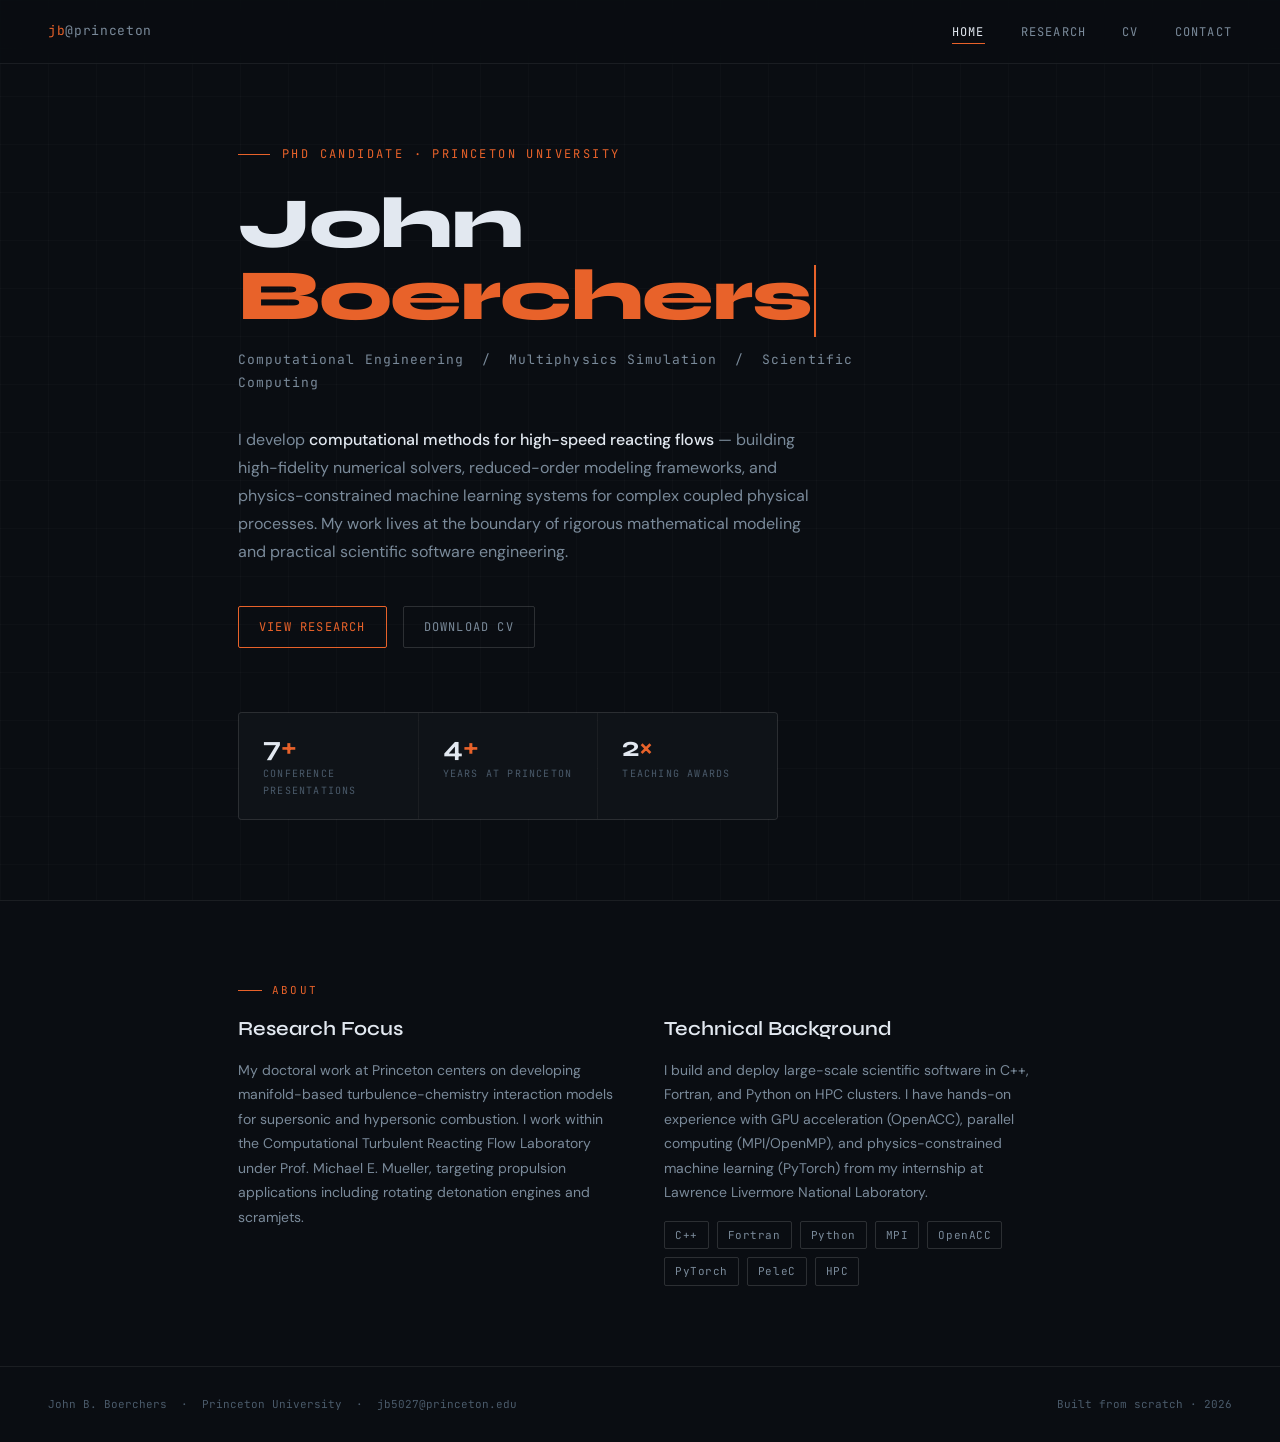
==== index.html @ ec5be141 "Add files via upload Initial Commit" ====
<!DOCTYPE html>
<html lang="en">
<head>
<meta charset="UTF-8">
<meta name="viewport" content="width=device-width, initial-scale=1.0">
<title>John Boerchers</title>
<link rel="stylesheet" href="style.css">
<style>
  /* ── Hero ── */
  .hero {
    min-height: calc(100vh - 64px);
    display: flex;
    align-items: center;
    max-width: 900px;
    margin: 0 auto;
    padding: 80px 48px;
  }

  .hero-inner { max-width: 680px; }

  .hero-eyebrow {
    font-family: var(--mono);
    font-size: 12px;
    color: var(--accent);
    letter-spacing: 0.2em;
    text-transform: uppercase;
    margin-bottom: 24px;
    display: flex;
    align-items: center;
    gap: 12px;
  }

  .hero-eyebrow::before {
    content: '';
    display: block;
    width: 32px;
    height: 1px;
    background: var(--accent);
  }

  .cursor {
    display: inline-block;
    width: 2px;
    height: 1em;
    background: var(--accent);
    margin-left: 2px;
    vertical-align: middle;
    animation: blink 1s step-end infinite;
  }

  @keyframes blink { 50% { opacity: 0; } }

  h1 {
    font-family: var(--display);
    font-size: clamp(42px, 6vw, 72px);
    font-weight: 800;
    line-height: 1.0;
    letter-spacing: -0.02em;
    color: var(--text);
    margin-bottom: 8px;
  }

  h1 .accent { color: var(--accent); }

  .hero-title-sub {
    font-family: var(--mono);
    font-size: 13px;
    color: var(--text-muted);
    letter-spacing: 0.08em;
    margin-bottom: 32px;
    margin-top: 12px;
  }

  .hero-bio {
    font-size: 16px;
    color: var(--text-muted);
    line-height: 1.75;
    max-width: 580px;
    margin-bottom: 40px;
  }

  .hero-bio strong { color: var(--text); font-weight: 500; }

  .hero-actions {
    display: flex;
    gap: 16px;
    flex-wrap: wrap;
    margin-bottom: 64px;
  }

  /* ── Stat strip ── */
  .stats {
    display: grid;
    grid-template-columns: repeat(3, 1fr);
    gap: 1px;
    background: var(--border);
    border: 1px solid var(--border);
    border-radius: 4px;
    overflow: hidden;
    max-width: 540px;
  }

  .stat {
    background: var(--bg2);
    padding: 20px 24px;
  }

  .stat-num {
    font-family: var(--display);
    font-size: 28px;
    font-weight: 700;
    color: var(--text);
    line-height: 1;
    margin-bottom: 4px;
  }

  .stat-num span { color: var(--accent); }

  .stat-label {
    font-family: var(--mono);
    font-size: 10px;
    color: var(--text-dim);
    letter-spacing: 0.12em;
    text-transform: uppercase;
  }

  /* ── About strip ── */
  .about-strip {
    border-top: 1px solid var(--border);
  }

  .about-grid {
    display: grid;
    grid-template-columns: 1fr 1fr;
    gap: 48px;
  }

  .about-block h3 {
    font-family: var(--display);
    font-size: 20px;
    font-weight: 600;
    color: var(--text);
    margin-bottom: 12px;
  }

  .about-block p {
    font-size: 14px;
    color: var(--text-muted);
    line-height: 1.75;
  }

  .tag-list {
    display: flex;
    flex-wrap: wrap;
    gap: 8px;
    margin-top: 16px;
  }

  .tag {
    font-family: var(--mono);
    font-size: 11px;
    color: var(--text-muted);
    border: 1px solid var(--border-bright);
    padding: 4px 10px;
    border-radius: 2px;
    letter-spacing: 0.05em;
  }

  @media (max-width: 700px) {
    .hero { padding: 60px 24px; }
    .stats { grid-template-columns: 1fr 1fr; }
    .about-grid { grid-template-columns: 1fr; gap: 32px; }
  }
</style>
</head>
<body>

<nav>
  <a class="nav-logo" href="index.html">jb<span>@princeton</span></a>
  <ul class="nav-links">
    <li><a href="index.html">Home</a></li>
    <li><a href="research.html">Research</a></li>
    <li><a href="cv.html">CV</a></li>
    <li><a href="contact.html">Contact</a></li>
  </ul>
</nav>

<div class="page">
  <div class="hero">
    <div class="hero-inner">

      <div class="hero-eyebrow fade-in">PhD Candidate · Princeton University</div>

      <h1 class="fade-in">John<br><span class="accent">Boerchers</span><span class="cursor"></span></h1>

      <div class="hero-title-sub fade-in">
        Computational Engineering &nbsp;/&nbsp; Multiphysics Simulation &nbsp;/&nbsp; Scientific Computing
      </div>

      <p class="hero-bio fade-in">
        I develop <strong>computational methods for high-speed reacting flows</strong> — building
        high-fidelity numerical solvers, reduced-order modeling frameworks, and physics-constrained
        machine learning systems for complex coupled physical processes. My work lives at the
        boundary of rigorous mathematical modeling and practical scientific software engineering.
      </p>

      <div class="hero-actions fade-in">
        <a href="research.html" class="btn">View Research</a>
        <a href="cv.html" class="btn btn-ghost">Download CV</a>
      </div>

      <div class="stats fade-in">
        <div class="stat">
          <div class="stat-num">7<span>+</span></div>
          <div class="stat-label">Conference Presentations</div>
        </div>
        <div class="stat">
          <div class="stat-num">4<span>+</span></div>
          <div class="stat-label">Years at Princeton</div>
        </div>
        <div class="stat">
          <div class="stat-num">2<span>×</span></div>
          <div class="stat-label">Teaching Awards</div>
        </div>
      </div>

    </div>
  </div>

  <div class="about-strip">
    <div class="section">
      <div class="label">About</div>
      <div class="about-grid">

        <div class="about-block">
          <h3>Research Focus</h3>
          <p>
            My doctoral work at Princeton centers on developing manifold-based turbulence-chemistry
            interaction models for supersonic and hypersonic combustion. I work within the
            Computational Turbulent Reacting Flow Laboratory under Prof. Michael E. Mueller,
            targeting propulsion applications including rotating detonation engines and scramjets.
          </p>
        </div>

        <div class="about-block">
          <h3>Technical Background</h3>
          <p>
            I build and deploy large-scale scientific software in C++, Fortran, and Python on
            HPC clusters. I have hands-on experience with GPU acceleration (OpenACC), parallel
            computing (MPI/OpenMP), and physics-constrained machine learning (PyTorch) from
            my internship at Lawrence Livermore National Laboratory.
          </p>
          <div class="tag-list">
            <span class="tag">C++</span>
            <span class="tag">Fortran</span>
            <span class="tag">Python</span>
            <span class="tag">MPI</span>
            <span class="tag">OpenACC</span>
            <span class="tag">PyTorch</span>
            <span class="tag">PeleC</span>
            <span class="tag">HPC</span>
          </div>
        </div>

      </div>
    </div>
  </div>
</div>

<footer>
  <p>John B. Boerchers &nbsp;·&nbsp; Princeton University &nbsp;·&nbsp; jb5027@princeton.edu</p>
  <p>Built from scratch · 2026</p>
</footer>

<script src="nav.js"></script>
</body>
</html>
---- style.css ----
@import url('https://fonts.googleapis.com/css2?family=JetBrains+Mono:wght@300;400;500&family=Syne:wght@400;500;600;700;800&family=DM+Sans:ital,wght@0,300;0,400;0,500;1,300&display=swap');

*, *::before, *::after { box-sizing: border-box; margin: 0; padding: 0; }

:root {
  --bg: #0a0d12;
  --bg2: #0f1318;
  --bg3: #151b23;
  --border: rgba(255,255,255,0.07);
  --border-bright: rgba(255,255,255,0.14);
  --accent: #e8622a;
  --accent2: #f08c5a;
  --text: #e2e8f0;
  --text-muted: #7a8a9a;
  --text-dim: #4a5a6a;
  --mono: 'JetBrains Mono', monospace;
  --sans: 'DM Sans', sans-serif;
  --display: 'Syne', sans-serif;
  --glow: 0 0 40px rgba(232,98,42,0.12);
}

html { scroll-behavior: smooth; }

body {
  background: var(--bg);
  color: var(--text);
  font-family: var(--sans);
  font-size: 15px;
  line-height: 1.7;
  min-height: 100vh;
  overflow-x: hidden;
}

/* ── Grid overlay ── */
body::before {
  content: '';
  position: fixed;
  inset: 0;
  background-image:
    linear-gradient(rgba(255,255,255,0.018) 1px, transparent 1px),
    linear-gradient(90deg, rgba(255,255,255,0.018) 1px, transparent 1px);
  background-size: 48px 48px;
  pointer-events: none;
  z-index: 0;
}

/* ── Nav ── */
nav {
  position: fixed;
  top: 0; left: 0; right: 0;
  z-index: 100;
  display: flex;
  align-items: center;
  justify-content: space-between;
  padding: 0 48px;
  height: 64px;
  background: rgba(10,13,18,0.85);
  backdrop-filter: blur(12px);
  border-bottom: 1px solid var(--border);
}

.nav-logo {
  font-family: var(--mono);
  font-size: 13px;
  color: var(--accent);
  text-decoration: none;
  letter-spacing: 0.05em;
}

.nav-logo span { color: var(--text-muted); }

.nav-links {
  display: flex;
  gap: 36px;
  list-style: none;
}

.nav-links a {
  font-family: var(--mono);
  font-size: 12px;
  color: var(--text-muted);
  text-decoration: none;
  letter-spacing: 0.1em;
  text-transform: uppercase;
  transition: color 0.2s;
  position: relative;
}

.nav-links a::after {
  content: '';
  position: absolute;
  bottom: -4px; left: 0; right: 0;
  height: 1px;
  background: var(--accent);
  transform: scaleX(0);
  transition: transform 0.2s;
}

.nav-links a:hover, .nav-links a.active { color: var(--text); }
.nav-links a:hover::after, .nav-links a.active::after { transform: scaleX(1); }

/* ── Page wrapper ── */
.page {
  position: relative;
  z-index: 1;
  padding-top: 64px;
}

/* ── Section ── */
.section {
  max-width: 900px;
  margin: 0 auto;
  padding: 80px 48px;
}

/* ── Labels ── */
.label {
  font-family: var(--mono);
  font-size: 11px;
  color: var(--accent);
  letter-spacing: 0.2em;
  text-transform: uppercase;
  margin-bottom: 12px;
  display: flex;
  align-items: center;
  gap: 10px;
}

.label::before {
  content: '';
  display: inline-block;
  width: 24px;
  height: 1px;
  background: var(--accent);
}

/* ── Cards ── */
.card {
  background: var(--bg2);
  border: 1px solid var(--border);
  border-radius: 4px;
  padding: 28px 32px;
  transition: border-color 0.2s, box-shadow 0.2s;
}

.card:hover {
  border-color: var(--border-bright);
  box-shadow: var(--glow);
}

/* ── Accent rule ── */
.rule {
  width: 48px;
  height: 2px;
  background: var(--accent);
  margin: 20px 0;
}

/* ── Buttons ── */
.btn {
  display: inline-flex;
  align-items: center;
  gap: 8px;
  font-family: var(--mono);
  font-size: 12px;
  letter-spacing: 0.1em;
  text-transform: uppercase;
  color: var(--accent);
  border: 1px solid var(--accent);
  padding: 10px 20px;
  text-decoration: none;
  transition: background 0.2s, color 0.2s;
  border-radius: 2px;
}

.btn:hover {
  background: var(--accent);
  color: #fff;
}

.btn-ghost {
  color: var(--text-muted);
  border-color: var(--border-bright);
}

.btn-ghost:hover {
  background: var(--bg3);
  color: var(--text);
  border-color: var(--border-bright);
}

/* ── Footer ── */
footer {
  position: relative;
  z-index: 1;
  border-top: 1px solid var(--border);
  padding: 28px 48px;
  display: flex;
  justify-content: space-between;
  align-items: center;
}

footer p {
  font-family: var(--mono);
  font-size: 11px;
  color: var(--text-dim);
}

/* ── Fade-in animation ── */
.fade-in {
  opacity: 0;
  transform: translateY(16px);
  animation: fadeUp 0.6s ease forwards;
}

@keyframes fadeUp {
  to { opacity: 1; transform: translateY(0); }
}

.fade-in:nth-child(1) { animation-delay: 0.05s; }
.fade-in:nth-child(2) { animation-delay: 0.15s; }
.fade-in:nth-child(3) { animation-delay: 0.25s; }
.fade-in:nth-child(4) { animation-delay: 0.35s; }
.fade-in:nth-child(5) { animation-delay: 0.45s; }
.fade-in:nth-child(6) { animation-delay: 0.55s; }

/* ── Responsive ── */
@media (max-width: 700px) {
  nav { padding: 0 24px; }
  .section { padding: 60px 24px; }
  footer { padding: 24px; flex-direction: column; gap: 8px; text-align: center; }
}
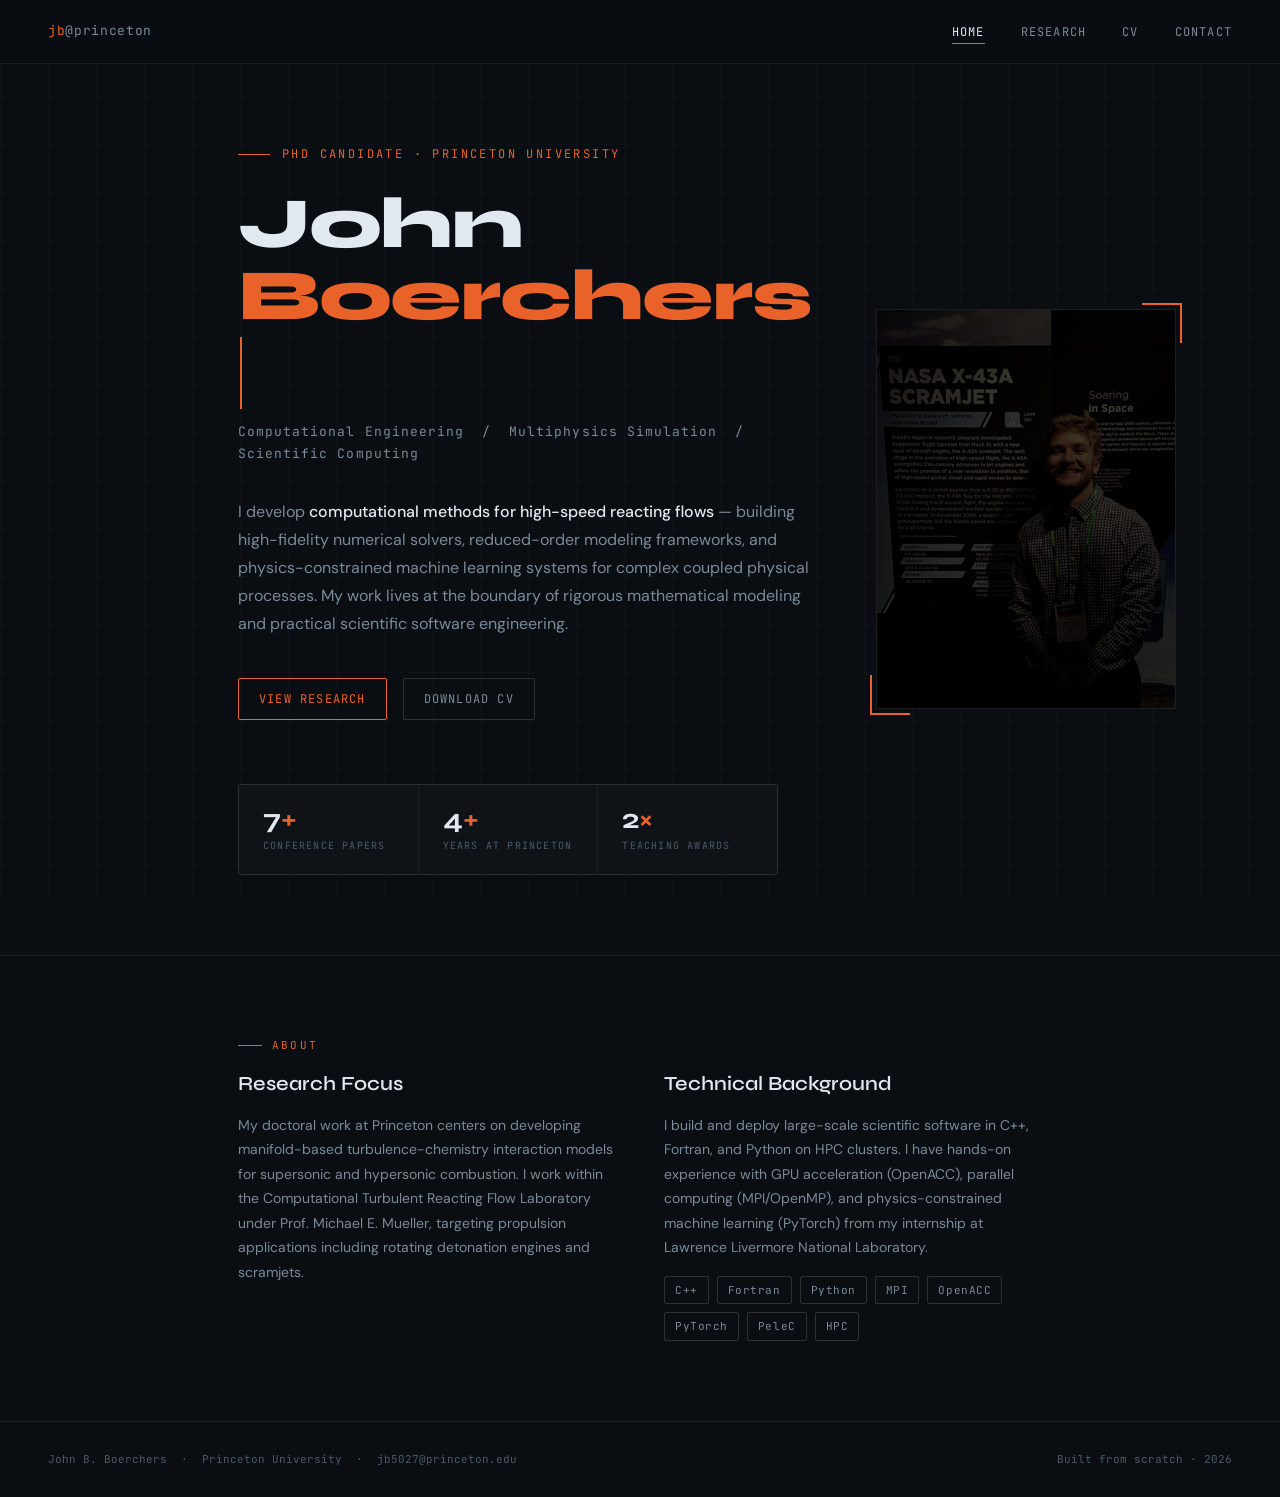
==== commit f8e7673d: "Add images" ====
--- a/index.html
+++ b/index.html
@@ -9,14 +9,56 @@
   /* ── Hero ── */
   .hero {
     min-height: calc(100vh - 64px);
-    display: flex;
+    display: grid;
+    grid-template-columns: 1fr 300px;
+    gap: 64px;
     align-items: center;
     max-width: 900px;
     margin: 0 auto;
     padding: 80px 48px;
   }
 
-  .hero-inner { max-width: 680px; }
+  .hero-inner { max-width: 100%; }
+
+  .hero-photo-wrap {
+    position: relative;
+    align-self: center;
+  }
+
+  .hero-photo {
+    width: 100%;
+    aspect-ratio: 3/4;
+    object-fit: cover;
+    object-position: center top;
+    display: block;
+    border: 1px solid var(--border);
+    filter: grayscale(15%);
+    transition: filter 0.3s;
+  }
+
+  .hero-photo:hover { filter: grayscale(0%); }
+
+  .hero-photo-wrap::before {
+    content: '';
+    position: absolute;
+    top: -6px; right: -6px;
+    width: 40px; height: 40px;
+    border-top: 2px solid var(--accent);
+    border-right: 2px solid var(--accent);
+    z-index: 1;
+    pointer-events: none;
+  }
+
+  .hero-photo-wrap::after {
+    content: '';
+    position: absolute;
+    bottom: -6px; left: -6px;
+    width: 40px; height: 40px;
+    border-bottom: 2px solid var(--accent);
+    border-left: 2px solid var(--accent);
+    z-index: 1;
+    pointer-events: none;
+  }
 
   .hero-eyebrow {
     font-family: var(--mono);
@@ -167,7 +209,8 @@
   }
 
   @media (max-width: 700px) {
-    .hero { padding: 60px 24px; }
+    .hero { grid-template-columns: 1fr; padding: 60px 24px; gap: 32px; }
+    .hero-photo-wrap { max-width: 200px; }
     .stats { grid-template-columns: 1fr 1fr; }
     .about-grid { grid-template-columns: 1fr; gap: 32px; }
   }
@@ -212,7 +255,7 @@
       <div class="stats fade-in">
         <div class="stat">
           <div class="stat-num">7<span>+</span></div>
-          <div class="stat-label">Conference Presentations</div>
+          <div class="stat-label">Conference Papers</div>
         </div>
         <div class="stat">
           <div class="stat-num">4<span>+</span></div>
@@ -225,6 +268,11 @@
       </div>
 
     </div>
+
+    <div class="hero-photo-wrap fade-in">
+      <img src="headshot.jpeg" alt="John Boerchers at APS Division of Fluid Dynamics conference" class="hero-photo">
+    </div>
+
   </div>
 
   <div class="about-strip">
@@ -274,4 +322,4 @@
 
 <script src="nav.js"></script>
 </body>
-</html>
+</html>
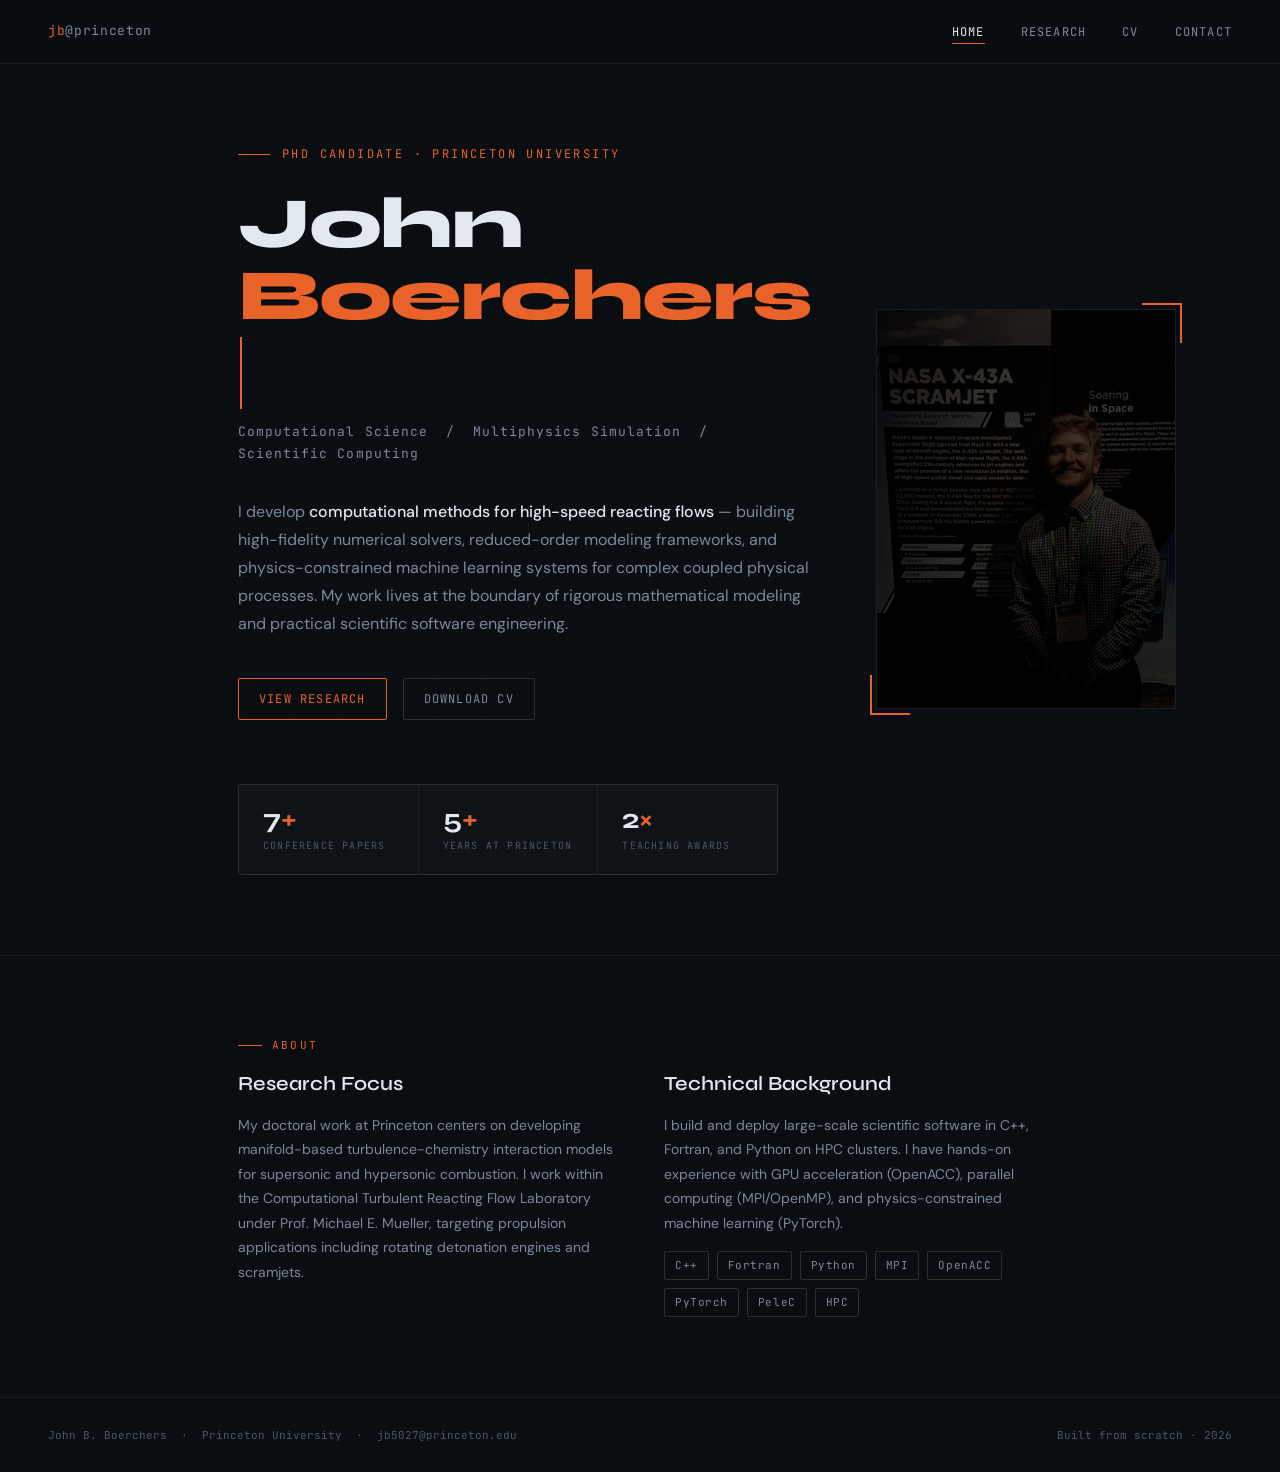
==== commit 755d39a7: "Updates on numbers, phrasing, and submission" ====
--- a/index.html
+++ b/index.html
@@ -237,7 +237,7 @@
       <h1 class="fade-in">John<br><span class="accent">Boerchers</span><span class="cursor"></span></h1>
 
       <div class="hero-title-sub fade-in">
-        Computational Engineering &nbsp;/&nbsp; Multiphysics Simulation &nbsp;/&nbsp; Scientific Computing
+        Computational Science &nbsp;/&nbsp; Multiphysics Simulation &nbsp;/&nbsp; Scientific Computing
       </div>
 
       <p class="hero-bio fade-in">
@@ -258,7 +258,7 @@
           <div class="stat-label">Conference Papers</div>
         </div>
         <div class="stat">
-          <div class="stat-num">4<span>+</span></div>
+          <div class="stat-num">5<span>+</span></div>
           <div class="stat-label">Years at Princeton</div>
         </div>
         <div class="stat">
@@ -295,8 +295,7 @@
           <p>
             I build and deploy large-scale scientific software in C++, Fortran, and Python on
             HPC clusters. I have hands-on experience with GPU acceleration (OpenACC), parallel
-            computing (MPI/OpenMP), and physics-constrained machine learning (PyTorch) from
-            my internship at Lawrence Livermore National Laboratory.
+            computing (MPI/OpenMP), and physics-constrained machine learning (PyTorch).
           </p>
           <div class="tag-list">
             <span class="tag">C++</span>
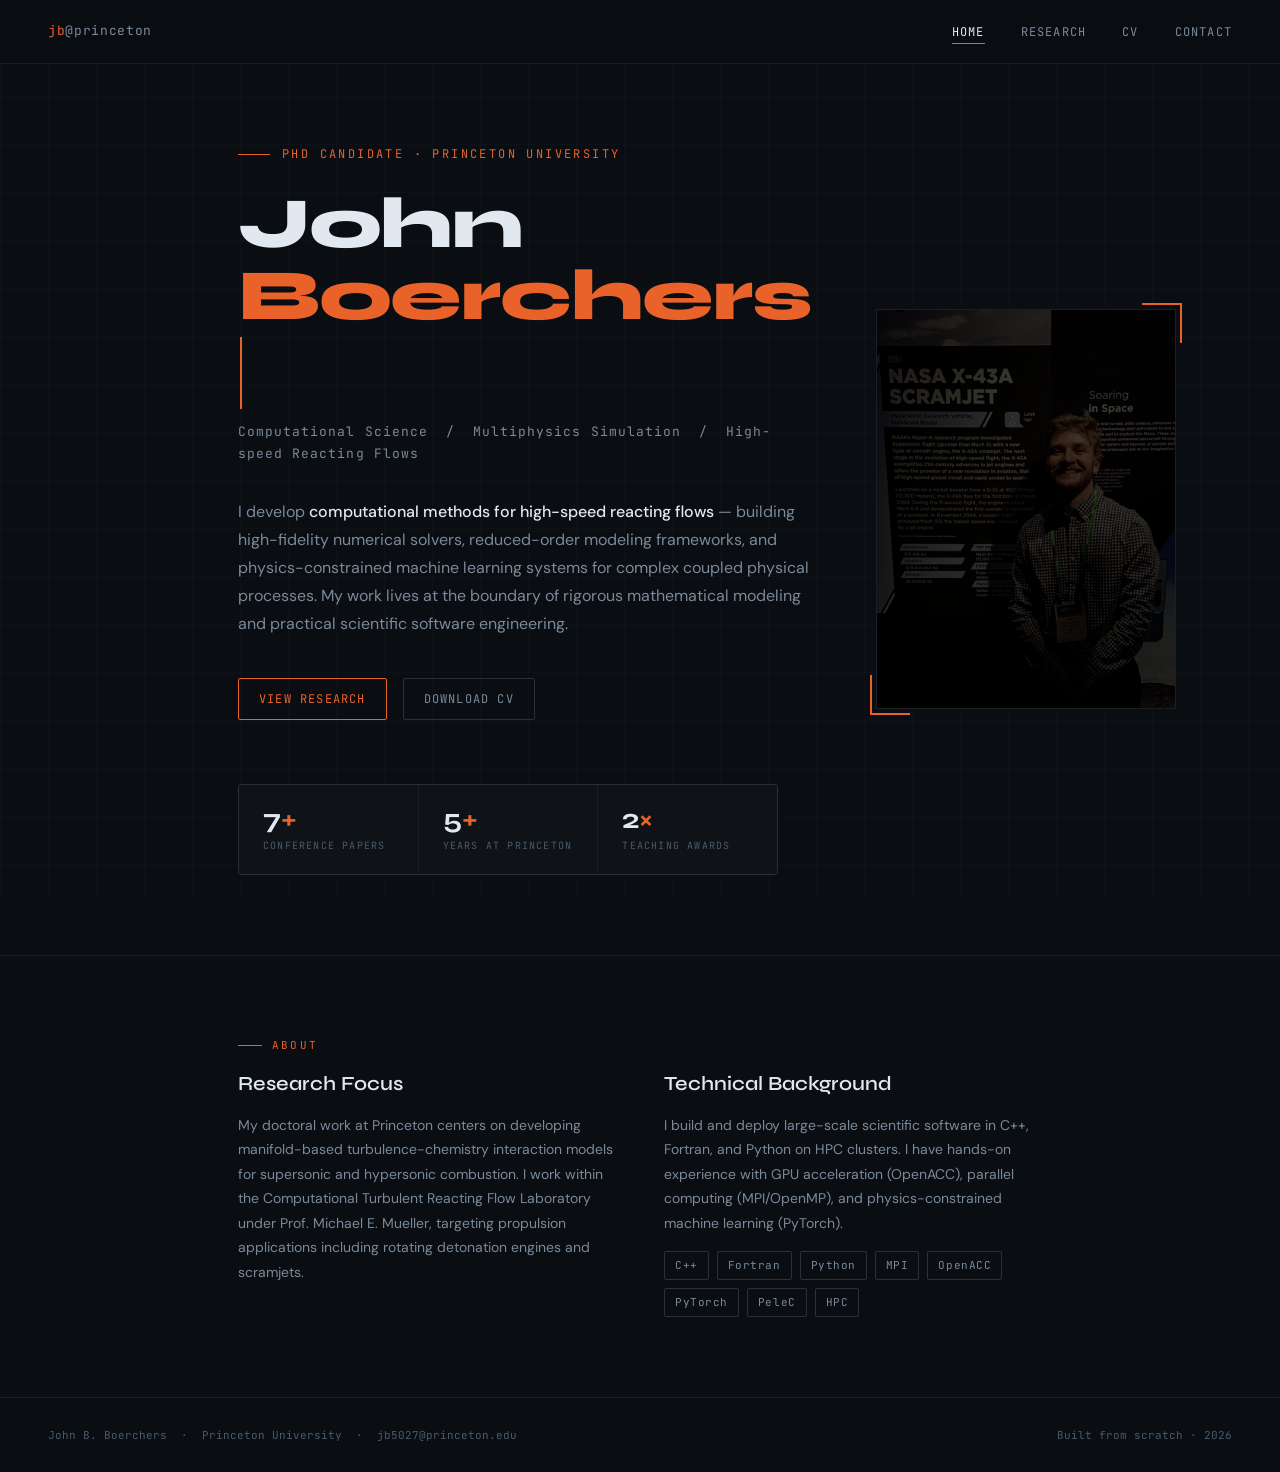
==== commit 385141b1: "Update bullet to avoid computational science twice" ====
--- a/index.html
+++ b/index.html
@@ -237,7 +237,7 @@
       <h1 class="fade-in">John<br><span class="accent">Boerchers</span><span class="cursor"></span></h1>
 
       <div class="hero-title-sub fade-in">
-        Computational Science &nbsp;/&nbsp; Multiphysics Simulation &nbsp;/&nbsp; Scientific Computing
+        Computational Science &nbsp;/&nbsp; Multiphysics Simulation &nbsp;/&nbsp; High-speed Reacting Flows
       </div>
 
       <p class="hero-bio fade-in">
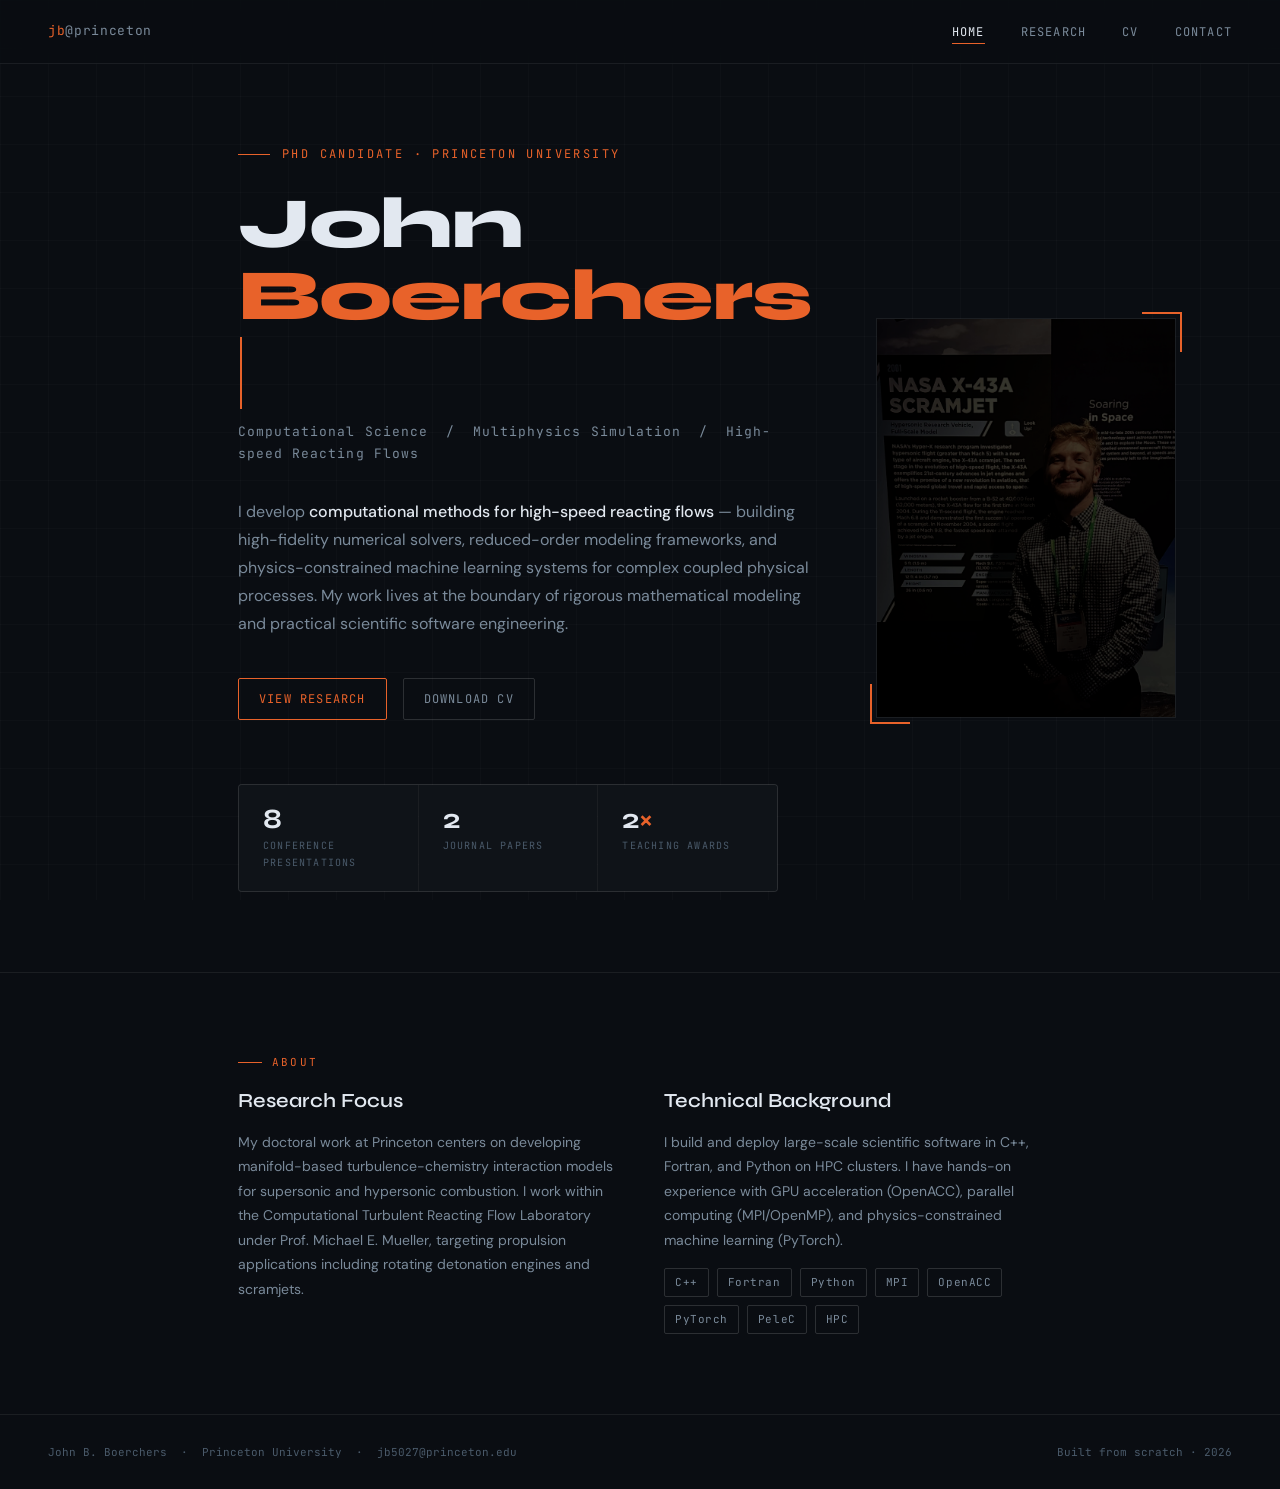
==== commit 387b017b: "Update stats" ====
--- a/index.html
+++ b/index.html
@@ -254,12 +254,12 @@
 
       <div class="stats fade-in">
         <div class="stat">
-          <div class="stat-num">7<span>+</span></div>
-          <div class="stat-label">Conference Papers</div>
+          <div class="stat-num">8<span></span></div>
+          <div class="stat-label">Conference Presentations</div>
         </div>
         <div class="stat">
-          <div class="stat-num">5<span>+</span></div>
-          <div class="stat-label">Years at Princeton</div>
+          <div class="stat-num">2<span></span></div>
+          <div class="stat-label">Journal Papers</div>
         </div>
         <div class="stat">
           <div class="stat-num">2<span>×</span></div>
--- a/style.css
+++ b/style.css
@@ -230,3 +230,37 @@
   .section { padding: 60px 24px; }
   footer { padding: 24px; flex-direction: column; gap: 8px; text-align: center; }
 }
+
+/* ── Publication link ── */
+.pub-link {
+  display: inline-block;
+  margin-left: 8px;
+  padding: 2px 7px;
+  border: 1px solid var(--border-bright);
+  border-radius: 2px;
+  color: var(--text-muted);
+  font-family: var(--mono);
+  font-size: 10px;
+  line-height: 1.4;
+  text-decoration: none;
+  letter-spacing: 0.05em;
+  transition: color 0.2s, border-color 0.2s, background 0.2s;
+}
+
+.pub-link:hover {
+  color: var(--accent);
+  border-color: var(--accent);
+  background: rgba(232,98,42,0.06);
+}
+
+.currently-text a {
+  color: var(--text);
+  text-decoration: none;
+  border-bottom: 1px solid var(--accent);
+  transition: color 0.2s, border-color 0.2s;
+}
+
+.currently-text a:hover {
+  color: var(--accent);
+  border-color: var(--accent2);
+}
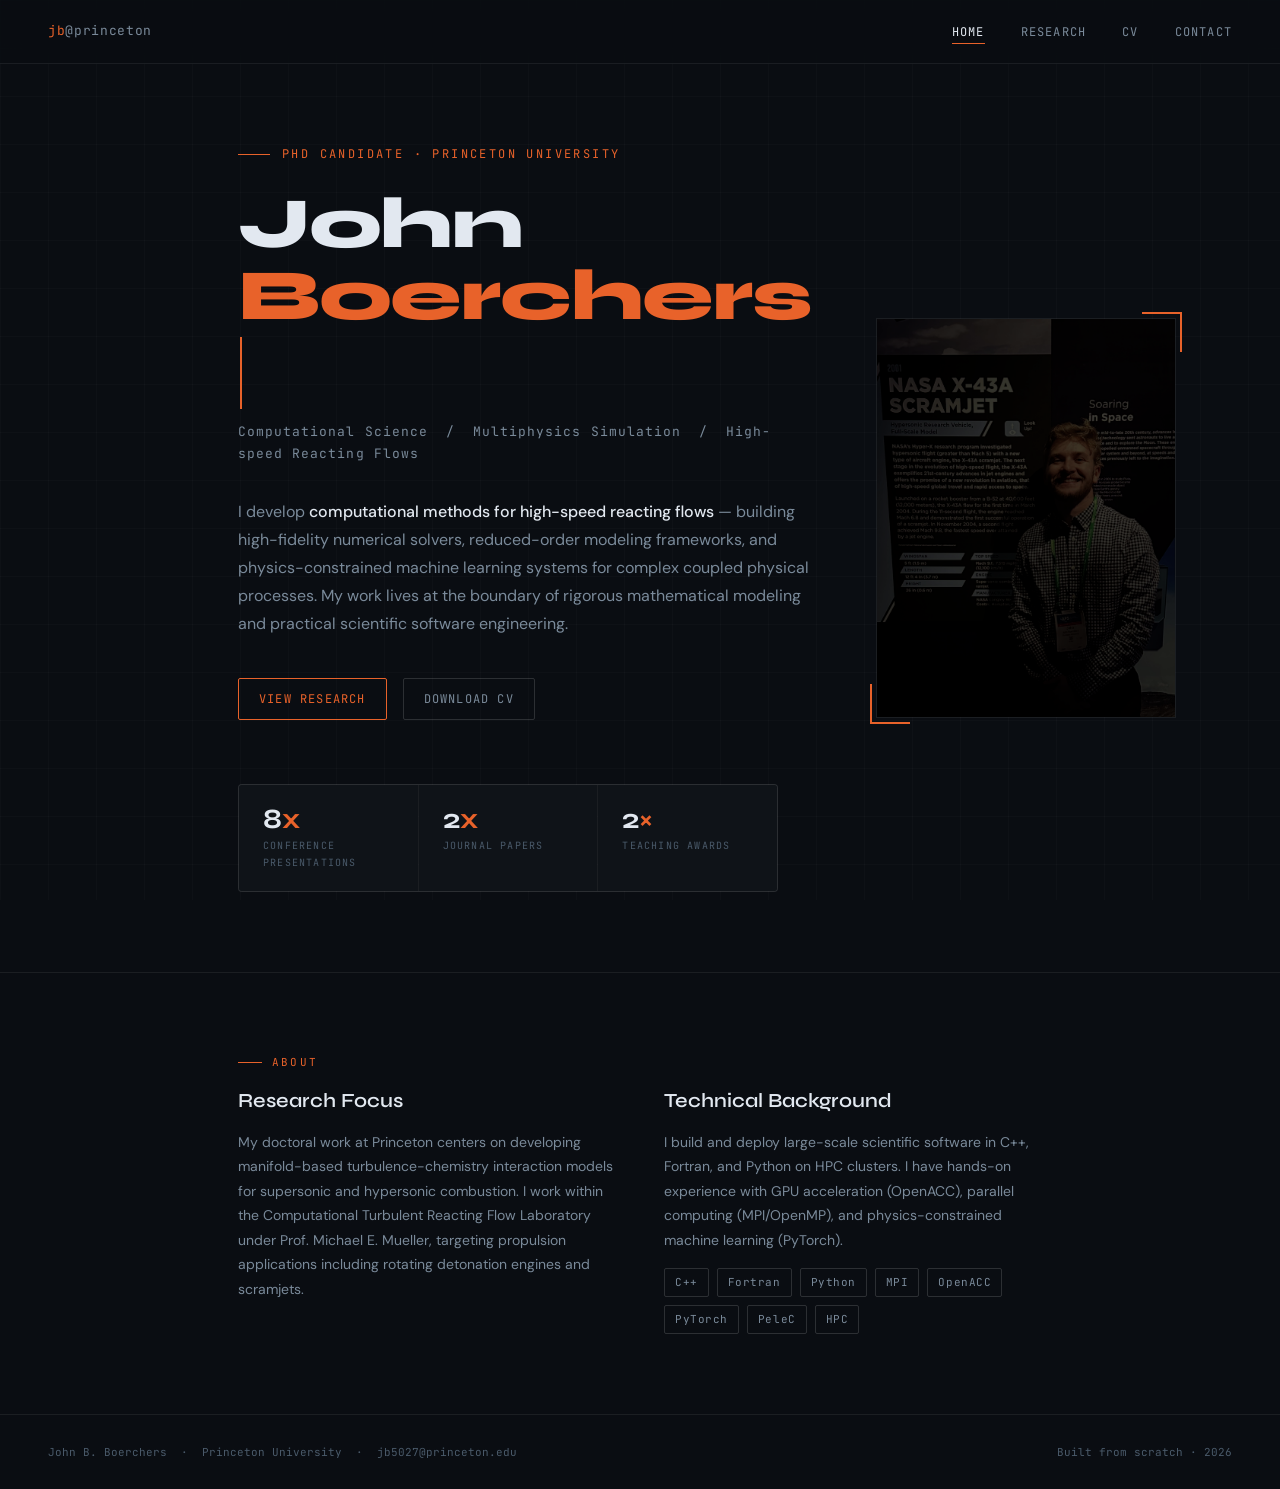
==== commit 288dcd1c: "Add the little x signs" ====
--- a/index.html
+++ b/index.html
@@ -254,11 +254,11 @@
 
       <div class="stats fade-in">
         <div class="stat">
-          <div class="stat-num">8<span></span></div>
+          <div class="stat-num">8<span>x</span></div>
           <div class="stat-label">Conference Presentations</div>
         </div>
         <div class="stat">
-          <div class="stat-num">2<span></span></div>
+          <div class="stat-num">2<span>x</span></div>
           <div class="stat-label">Journal Papers</div>
         </div>
         <div class="stat">
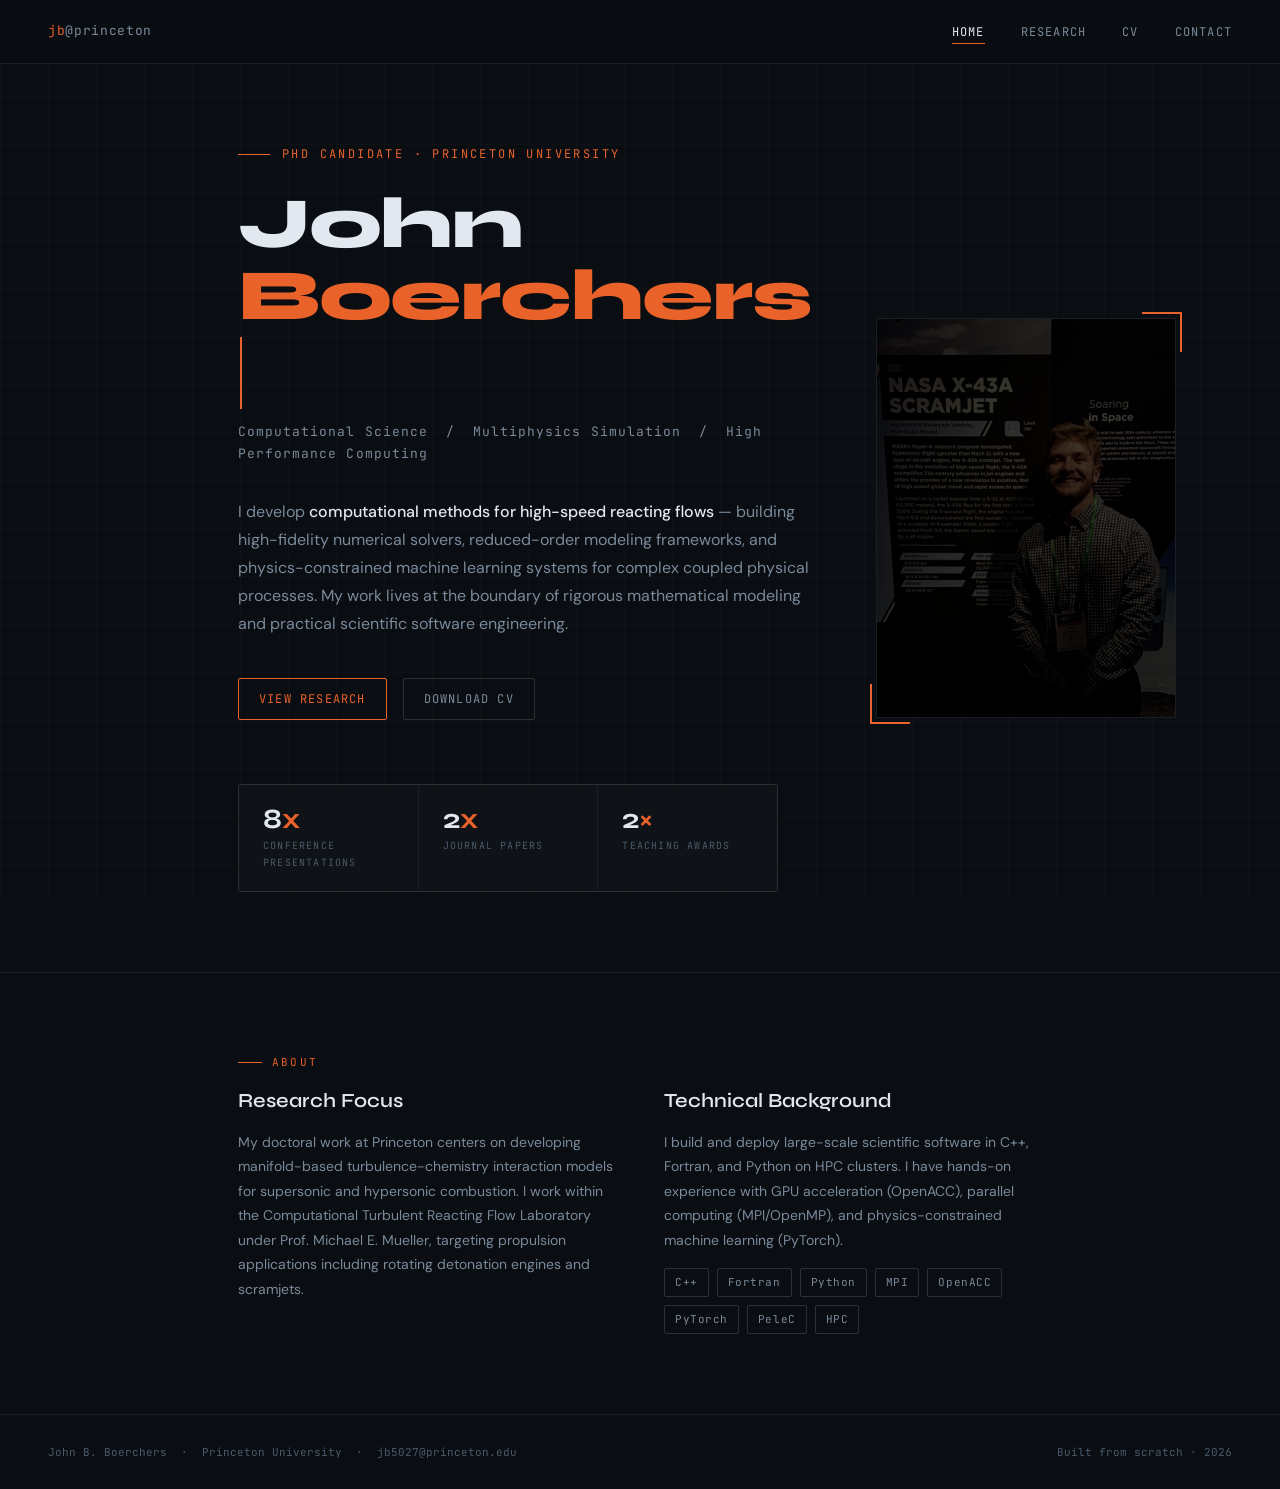
==== commit 17a54446: "Change high-speed reacting flows to high performance computing" ====
--- a/index.html
+++ b/index.html
@@ -237,7 +237,7 @@
       <h1 class="fade-in">John<br><span class="accent">Boerchers</span><span class="cursor"></span></h1>
 
       <div class="hero-title-sub fade-in">
-        Computational Science &nbsp;/&nbsp; Multiphysics Simulation &nbsp;/&nbsp; High-speed Reacting Flows
+        Computational Science &nbsp;/&nbsp; Multiphysics Simulation &nbsp;/&nbsp; High Performance Computing
       </div>
 
       <p class="hero-bio fade-in">
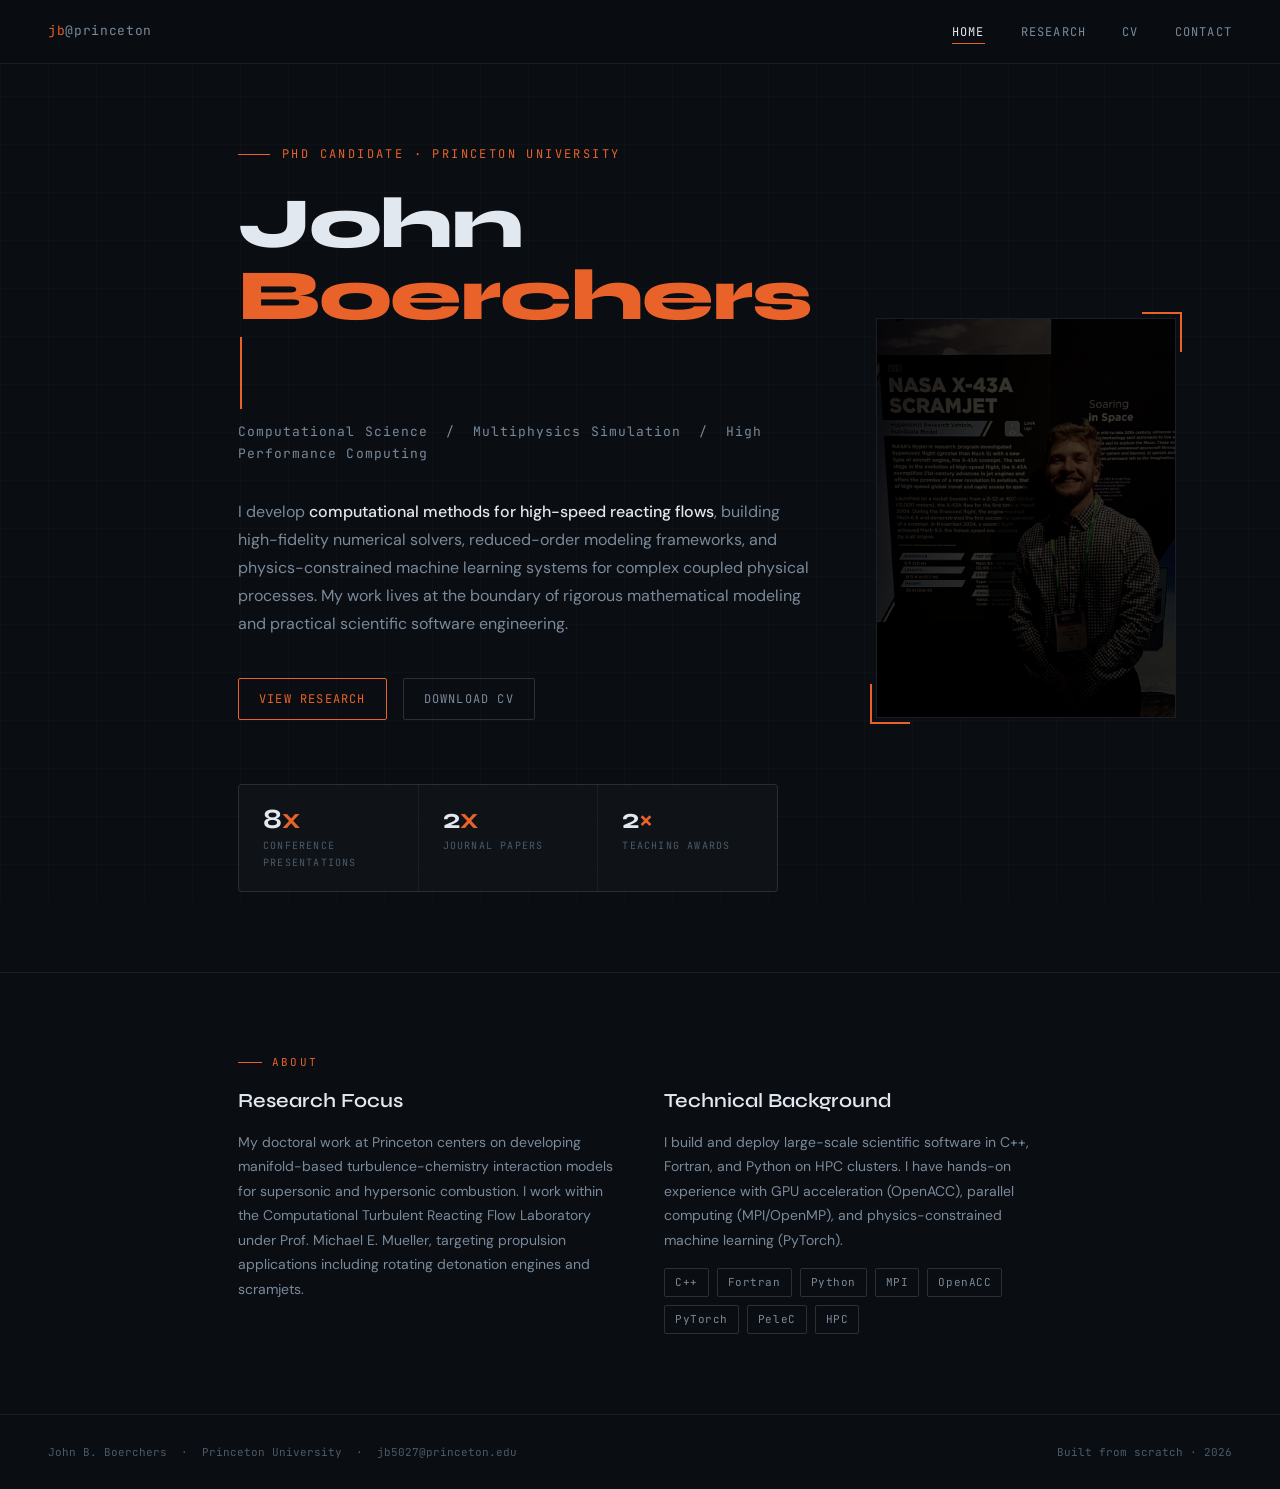
==== commit 944fa4c5: "Language updates on index, research, and contact" ====
--- a/index.html
+++ b/index.html
@@ -241,7 +241,7 @@
       </div>
 
       <p class="hero-bio fade-in">
-        I develop <strong>computational methods for high-speed reacting flows</strong> — building
+        I develop <strong>computational methods for high-speed reacting flows</strong>, building
         high-fidelity numerical solvers, reduced-order modeling frameworks, and physics-constrained
         machine learning systems for complex coupled physical processes. My work lives at the
         boundary of rigorous mathematical modeling and practical scientific software engineering.
